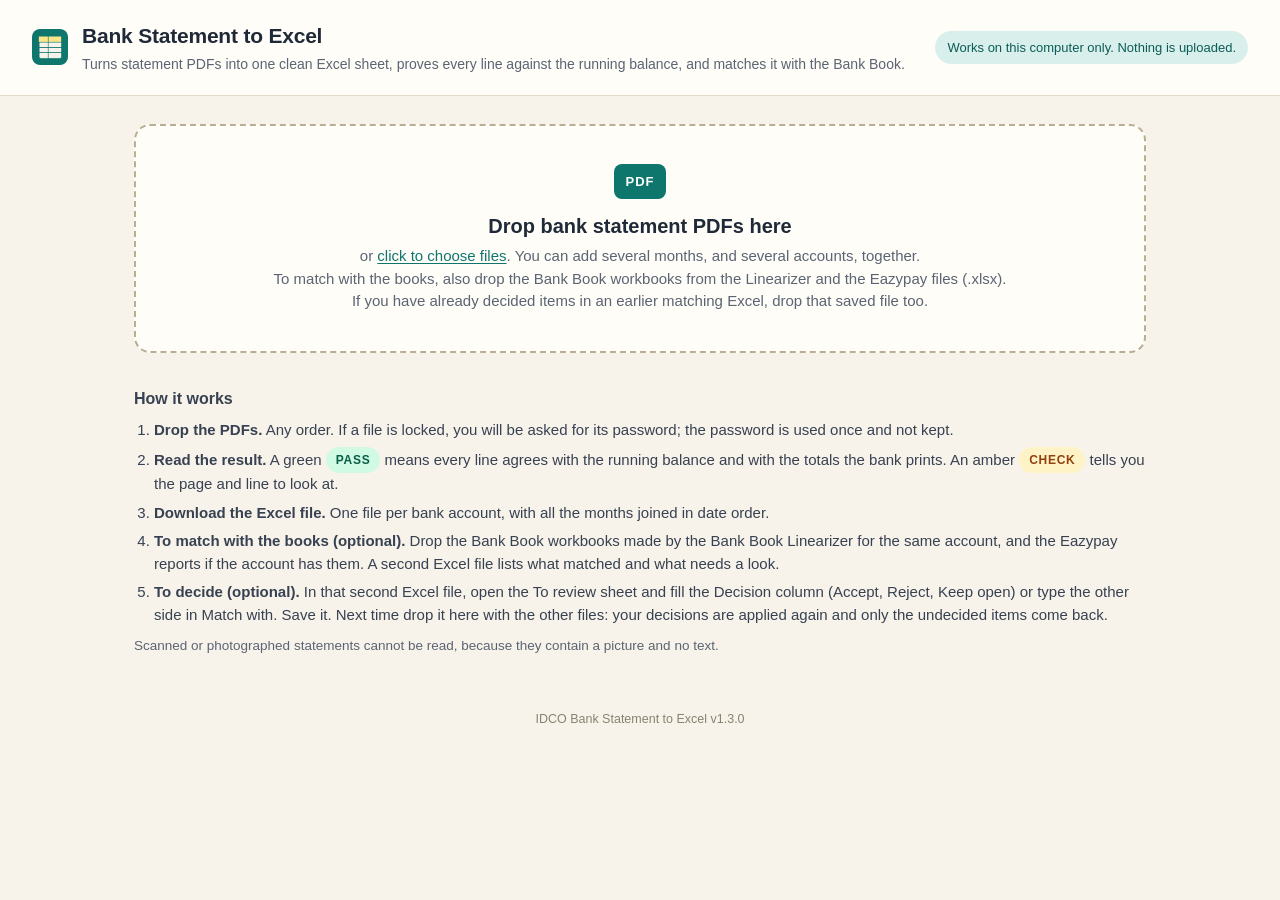
==== app/page.html @ e4e8e26c "Add IDCO Bank Statement to Excel v1.3.0 (statement reader, matching, decisions) Web page served by G" ====
<!DOCTYPE html>
<html lang="en">
<head>
  <meta charset="utf-8">
  <meta name="viewport" content="width=device-width, initial-scale=1">
  <title>Bank Statement to Excel</title>
  <link rel="icon" href="../icons/icon48.png">
  <link rel="stylesheet" href="page.css">
</head>
<body>
  <header class="top">
    <div class="brand">
      <img src="../icons/icon48.png" alt="" width="36" height="36">
      <div>
        <h1>Bank Statement to Excel</h1>
        <p>Turns statement PDFs into one clean Excel sheet, proves every line against the running balance, and matches it with the Bank Book.</p>
      </div>
    </div>
    <div class="private" title="The files are read by this page on your own computer.">Works on this computer only. Nothing is uploaded.</div>
  </header>

  <main>
    <section id="drop" class="drop" tabindex="0" role="button" aria-label="Choose bank statement PDF files">
      <div class="drop-icon" aria-hidden="true">PDF</div>
      <div class="drop-title">Drop bank statement PDFs here</div>
      <div class="drop-sub">or <span class="link">click to choose files</span>. You can add several months, and several accounts, together.<br>To match with the books, also drop the Bank Book workbooks from the Linearizer and the Eazypay files (.xlsx).<br>If you have already decided items in an earlier matching Excel, drop that saved file too.</div>
      <input id="file" type="file" accept="application/pdf,.pdf,.xlsx" multiple hidden>
    </section>

    <section id="progress" class="progress" hidden>
      <div class="bar"><div id="barfill" class="barfill"></div></div>
      <div id="progtext" class="progtext">Reading…</div>
    </section>

    <section id="problems" class="problems" hidden></section>

    <section id="toolbar" class="toolbar" hidden>
      <div id="summaryline" class="summaryline"></div>
      <div class="spacer"></div>
      <button id="dlall" class="btn primary" hidden>Download all Excel files</button>
      <button id="reset" class="btn ghost">Start again</button>
    </section>

    <section id="accounts" class="accounts"></section>

    <section class="how" id="how">
      <h2>How it works</h2>
      <ol>
        <li><b>Drop the PDFs.</b> Any order. If a file is locked, you will be asked for its password; the password is used once and not kept.</li>
        <li><b>Read the result.</b> A green <span class="pill pass">PASS</span> means every line agrees with the running balance and with the totals the bank prints. An amber <span class="pill check">CHECK</span> tells you the page and line to look at.</li>
        <li><b>Download the Excel file.</b> One file per bank account, with all the months joined in date order.</li>
        <li><b>To match with the books (optional).</b> Drop the Bank Book workbooks made by the Bank Book Linearizer for the same account, and the Eazypay reports if the account has them. A second Excel file lists what matched and what needs a look.</li>
        <li><b>To decide (optional).</b> In that second Excel file, open the To review sheet and fill the Decision column (Accept, Reject, Keep open) or type the other side in Match with. Save it. Next time drop it here with the other files: your decisions are applied again and only the undecided items come back.</li>
      </ol>
      <p class="fine">Scanned or photographed statements cannot be read, because they contain a picture and no text.</p>
    </section>
  </main>

  <div id="pwmodal" class="modal" hidden>
    <div class="modal-card" role="dialog" aria-modal="true" aria-labelledby="pwtitle">
      <h3 id="pwtitle">This statement is locked</h3>
      <p id="pwfile" class="pwfile"></p>
      <p id="pwmsg" class="pwmsg">Type the password given by the bank to open it.</p>
      <input id="pwinput" type="password" autocomplete="off" placeholder="Password">
      <label class="showpw"><input id="pwshow" type="checkbox"> Show password</label>
      <div class="modal-actions">
        <button id="pwskip" class="btn ghost">Skip this file</button>
        <button id="pwok" class="btn primary">Open</button>
      </div>
    </div>
  </div>

  <footer class="foot"><span id="ver"></span></footer>

  <script src="../lib/pdf.min.js"></script>
  <script src="../lib/pdf.worker.min.js"></script>
  <script src="../lib/exceljs.min.js"></script>
  <script src="../core/pdftext.js"></script>
  <script src="../core/reader.js"></script>
  <script src="../core/classify.js"></script>
  <script src="../core/merge.js"></script>
  <script src="../core/workbook.js"></script>
  <script src="../core/inputs.js"></script>
  <script src="../core/reconcile.js"></script>
  <script src="../core/scenarios.js"></script>
  <script src="../core/decisions.js"></script>
  <script src="../core/reconbook.js"></script>
  <script src="page.js"></script>
</body>
</html>
---- app/page.css ----
:root {
  --paper: #f7f3ea; --card: #fffdf8; --ink: #1f2937; --muted: #5b6472; --line: #e4dccb;
  --teal: #0f766e; --teal-dark: #0b5c56; --teal-soft: #d9efec;
  --pass-bg: #d1fae5; --pass-ink: #065f46; --check-bg: #fef3c7; --check-ink: #92400e; --bad-bg: #fee2e2; --bad-ink: #991b1b;
}
* { box-sizing: border-box; }
html, body { margin: 0; }
body { background: var(--paper); color: var(--ink); font: 15px/1.5 -apple-system, "Segoe UI", Roboto, "Helvetica Neue", Arial, sans-serif; }
[hidden] { display: none !important; }

.top { display: flex; align-items: center; justify-content: space-between; gap: 24px; padding: 20px 32px; border-bottom: 1px solid var(--line); background: var(--card); flex-wrap: wrap; }
.brand { display: flex; align-items: center; gap: 14px; }
.brand img { border-radius: 8px; }
.brand h1 { margin: 0; font-size: 21px; letter-spacing: -0.01em; }
.brand p { margin: 2px 0 0; color: var(--muted); font-size: 14px; }
.private { font-size: 13px; color: var(--teal-dark); background: var(--teal-soft); padding: 7px 12px; border-radius: 999px; white-space: nowrap; }

main { max-width: 1060px; margin: 0 auto; padding: 28px 24px 40px; }

.drop { border: 2px dashed #b9ad93; border-radius: 16px; background: var(--card); padding: 38px 24px; text-align: center; cursor: pointer; transition: border-color .15s, background .15s, transform .15s; outline: none; }
.drop:hover, .drop:focus-visible { border-color: var(--teal); }
.drop.over { border-color: var(--teal); background: var(--teal-soft); transform: scale(1.005); }
.drop-icon { display: inline-block; font-weight: 700; font-size: 13px; letter-spacing: .08em; color: #fff; background: var(--teal); border-radius: 8px; padding: 8px 11px; margin-bottom: 12px; }
.drop-title { font-size: 20px; font-weight: 650; }
.drop-sub { color: var(--muted); margin-top: 4px; }
.link { color: var(--teal); text-decoration: underline; text-underline-offset: 2px; }
.drop.small { padding: 18px 24px; }
.drop.small .drop-icon { display: none; }
.drop.small .drop-title { font-size: 16px; }

.progress { margin-top: 18px; }
.bar { height: 8px; background: #e9e1cf; border-radius: 999px; overflow: hidden; }
.barfill { height: 100%; width: 0; background: var(--teal); transition: width .15s; }
.progtext { margin-top: 6px; color: var(--muted); font-size: 14px; }

.problems { margin-top: 18px; display: grid; gap: 8px; }
.problem { background: var(--bad-bg); color: var(--bad-ink); border-radius: 10px; padding: 10px 14px; font-size: 14px; }
.problem b { font-weight: 650; }

.toolbar { display: flex; align-items: center; gap: 10px; margin: 26px 0 12px; flex-wrap: wrap; }
.summaryline { font-weight: 600; }
.spacer { flex: 1; }

.btn { font: inherit; font-weight: 600; border-radius: 10px; padding: 9px 16px; border: 1px solid transparent; cursor: pointer; }
.btn.primary { background: var(--teal); color: #fff; }
.btn.primary:hover { background: var(--teal-dark); }
.btn.ghost { background: transparent; color: var(--ink); border-color: #cfc5ae; }
.btn.ghost:hover { background: #efe8d8; }
.btn:focus-visible { outline: 3px solid #99d5cf; outline-offset: 2px; }

.accounts { display: grid; gap: 18px; }
.acc { background: var(--card); border: 1px solid var(--line); border-radius: 16px; padding: 20px 22px; }
.acc-head { display: flex; align-items: flex-start; gap: 14px; flex-wrap: wrap; }
.acc-title { flex: 1; min-width: 240px; }
.acc-title h2 { margin: 0; font-size: 18px; }
.acc-title .sub { color: var(--muted); font-size: 14px; margin-top: 2px; }
.pill { display: inline-block; font-weight: 700; font-size: 12px; letter-spacing: .06em; padding: 4px 10px; border-radius: 999px; vertical-align: 1px; }
.pill.pass { background: var(--pass-bg); color: var(--pass-ink); }
.pill.check { background: var(--check-bg); color: var(--check-ink); }
.verdict { margin: 12px 0 4px; font-size: 14.5px; }
.figs { display: grid; grid-template-columns: repeat(auto-fit, minmax(180px, 1fr)); gap: 10px; margin: 14px 0 6px; }
.fig { background: var(--paper); border-radius: 12px; padding: 10px 12px; }
.fig .k { color: var(--muted); font-size: 12.5px; }
.fig .v { font-size: 16.5px; font-weight: 650; font-variant-numeric: tabular-nums; margin-top: 1px; }
.fig .n { color: var(--muted); font-size: 12.5px; }

details { margin-top: 12px; border-top: 1px solid var(--line); padding-top: 10px; }
summary { cursor: pointer; font-weight: 600; color: var(--teal-dark); }
table.checks { width: 100%; border-collapse: collapse; margin-top: 8px; font-size: 14px; }
table.checks td { padding: 6px 8px; border-bottom: 1px solid #efe8d8; vertical-align: top; }
table.checks td.r { width: 72px; text-align: center; }
table.checks td.d { color: var(--muted); }
.look { margin-top: 10px; background: var(--check-bg); color: var(--check-ink); border-radius: 10px; padding: 10px 14px; font-size: 14px; }
.look ul { margin: 6px 0 0 18px; padding: 0; }

.how { margin-top: 34px; color: #374151; }
.how h2 { font-size: 16px; margin: 0 0 8px; }
.how ol { margin: 0; padding-left: 20px; display: grid; gap: 6px; }
.fine { color: var(--muted); font-size: 13.5px; margin-top: 10px; }

.modal { position: fixed; inset: 0; background: rgba(31, 41, 55, .45); display: flex; align-items: center; justify-content: center; padding: 20px; z-index: 10; }
.modal-card { background: var(--card); border-radius: 16px; padding: 22px 24px; width: 100%; max-width: 420px; box-shadow: 0 20px 60px rgba(0, 0, 0, .25); }
.modal-card h3 { margin: 0 0 4px; font-size: 18px; }
.pwfile { margin: 0; font-weight: 600; word-break: break-all; }
.pwmsg { margin: 8px 0 10px; color: var(--muted); }
.pwmsg.wrong { color: var(--bad-ink); }
#pwinput { width: 100%; font: inherit; padding: 10px 12px; border: 1px solid #cfc5ae; border-radius: 10px; background: #fff; }
#pwinput:focus { outline: 3px solid #99d5cf; border-color: var(--teal); }
.showpw { display: block; margin-top: 8px; font-size: 13.5px; color: var(--muted); }
.modal-actions { display: flex; justify-content: flex-end; gap: 10px; margin-top: 16px; }

.foot { text-align: center; color: #8a8271; font-size: 12.5px; padding: 0 0 26px; }
@media (max-width: 640px) { .top { padding: 16px; } main { padding: 18px 14px 30px; } }

.recon { margin-top: 14px; border: 1px solid var(--line); border-radius: 12px; padding: 14px 16px; background: #fbf8f0; }
.recon.empty { color: var(--muted); font-size: 14px; border-style: dashed; }
.recon.empty b { color: var(--ink); }
.recon-head { display: flex; align-items: flex-start; justify-content: space-between; gap: 12px; flex-wrap: wrap; }
.recon-head .sub { color: var(--muted); font-size: 13.5px; }
.recon .figs { grid-template-columns: repeat(auto-fit, minmax(170px, 1fr)); }
.recon .fig { background: #fff; border: 1px solid #efe8d8; }
.recon .fig.good .v { color: var(--pass-ink); } .recon .fig.warn .v { color: var(--check-ink); } .recon .fig.bad .v { color: var(--bad-ink); }
.acc.waiting { border-style: dashed; color: var(--muted); } .acc.waiting b { color: var(--ink); } .acc.waiting p { margin: 4px 0 0; }
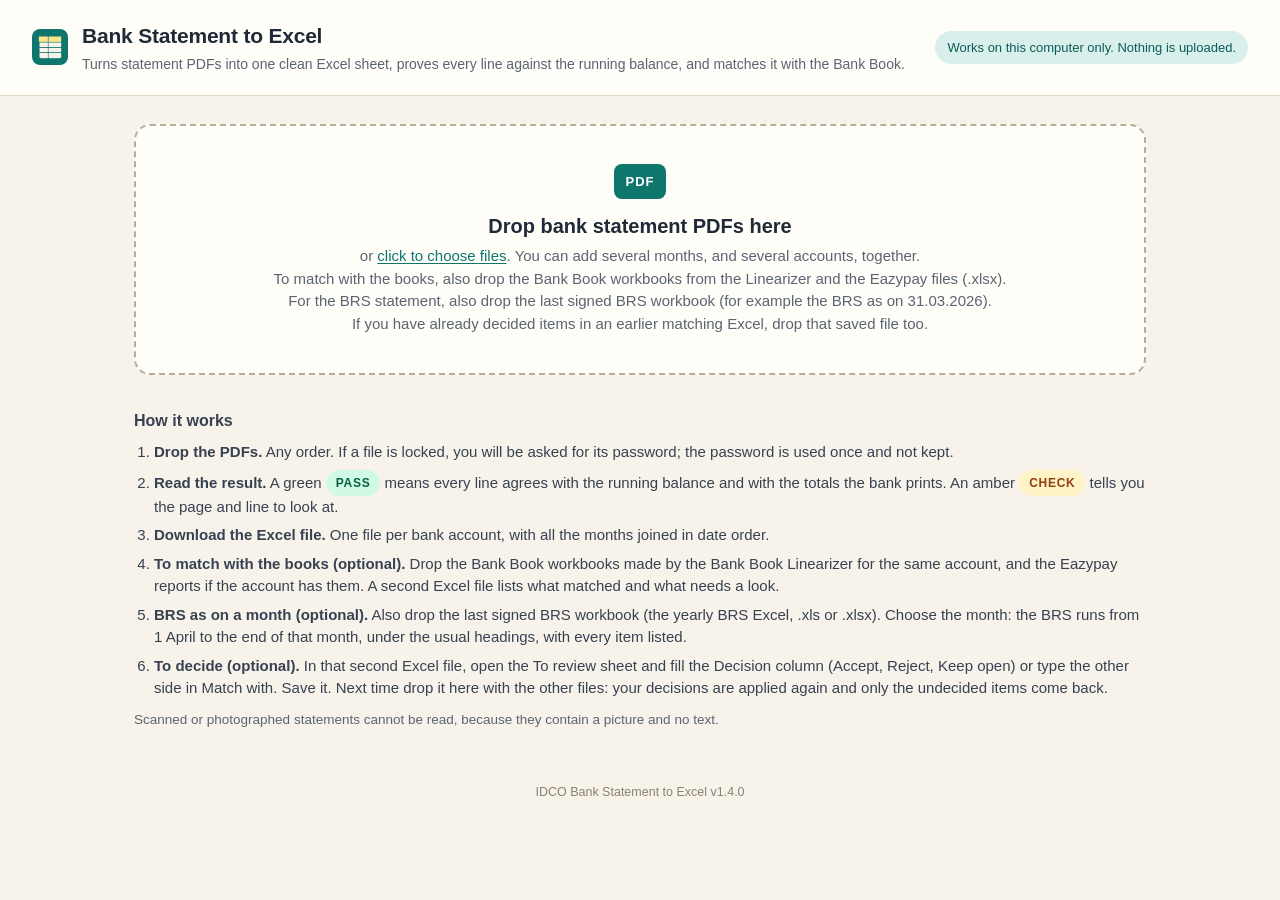
==== commit f189835e: "v1.4.0: BRS as on a month-end, last signed BRS as opening position - opening.js reads IDCO's yearly " ====
--- a/app/page.html
+++ b/app/page.html
@@ -23,8 +23,8 @@
     <section id="drop" class="drop" tabindex="0" role="button" aria-label="Choose bank statement PDF files">
       <div class="drop-icon" aria-hidden="true">PDF</div>
       <div class="drop-title">Drop bank statement PDFs here</div>
-      <div class="drop-sub">or <span class="link">click to choose files</span>. You can add several months, and several accounts, together.<br>To match with the books, also drop the Bank Book workbooks from the Linearizer and the Eazypay files (.xlsx).<br>If you have already decided items in an earlier matching Excel, drop that saved file too.</div>
-      <input id="file" type="file" accept="application/pdf,.pdf,.xlsx" multiple hidden>
+      <div class="drop-sub">or <span class="link">click to choose files</span>. You can add several months, and several accounts, together.<br>To match with the books, also drop the Bank Book workbooks from the Linearizer and the Eazypay files (.xlsx).<br>For the BRS statement, also drop the last signed BRS workbook (for example the BRS as on 31.03.2026).<br>If you have already decided items in an earlier matching Excel, drop that saved file too.</div>
+      <input id="file" type="file" accept="application/pdf,.pdf,.xlsx,.xls" multiple hidden>
     </section>
 
     <section id="progress" class="progress" hidden>
@@ -50,6 +50,7 @@
         <li><b>Read the result.</b> A green <span class="pill pass">PASS</span> means every line agrees with the running balance and with the totals the bank prints. An amber <span class="pill check">CHECK</span> tells you the page and line to look at.</li>
         <li><b>Download the Excel file.</b> One file per bank account, with all the months joined in date order.</li>
         <li><b>To match with the books (optional).</b> Drop the Bank Book workbooks made by the Bank Book Linearizer for the same account, and the Eazypay reports if the account has them. A second Excel file lists what matched and what needs a look.</li>
+        <li><b>BRS as on a month (optional).</b> Also drop the last signed BRS workbook (the yearly BRS Excel, .xls or .xlsx). Choose the month: the BRS runs from 1 April to the end of that month, under the usual headings, with every item listed.</li>
         <li><b>To decide (optional).</b> In that second Excel file, open the To review sheet and fill the Decision column (Accept, Reject, Keep open) or type the other side in Match with. Save it. Next time drop it here with the other files: your decisions are applied again and only the undecided items come back.</li>
       </ol>
       <p class="fine">Scanned or photographed statements cannot be read, because they contain a picture and no text.</p>
@@ -75,6 +76,7 @@
   <script src="../lib/pdf.min.js"></script>
   <script src="../lib/pdf.worker.min.js"></script>
   <script src="../lib/exceljs.min.js"></script>
+  <script src="../lib/xlsx.full.min.js"></script>
   <script src="../core/pdftext.js"></script>
   <script src="../core/reader.js"></script>
   <script src="../core/classify.js"></script>
@@ -84,6 +86,8 @@
   <script src="../core/reconcile.js"></script>
   <script src="../core/scenarios.js"></script>
   <script src="../core/decisions.js"></script>
+  <script src="../core/opening.js"></script>
+  <script src="../core/brs.js"></script>
   <script src="../core/reconbook.js"></script>
   <script src="page.js"></script>
 </body>
--- a/app/page.css
+++ b/app/page.css
@@ -101,3 +101,15 @@
 .recon .fig { background: #fff; border: 1px solid #efe8d8; }
 .recon .fig.good .v { color: var(--pass-ink); } .recon .fig.warn .v { color: var(--check-ink); } .recon .fig.bad .v { color: var(--bad-ink); }
 .acc.waiting { border-style: dashed; color: var(--muted); } .acc.waiting b { color: var(--ink); } .acc.waiting p { margin: 4px 0 0; }
+
+.brs { margin: 12px 0 4px; background: #fff; border: 1px solid #efe8d8; border-radius: 12px; padding: 12px 14px; }
+.brs-head { display: flex; align-items: center; gap: 8px; flex-wrap: wrap; }
+.brs select.month { font: inherit; padding: 4px 8px; border-radius: 8px; border: 1px solid var(--line); background: #fff; }
+.brs .sub { color: var(--muted); font-size: 13px; }
+.brs-table { width: 100%; border-collapse: collapse; margin-top: 10px; font-size: 14px; }
+.brs-table td { padding: 5px 6px; border-bottom: 1px solid #f1ece0; vertical-align: top; }
+.brs-table td.n { width: 50px; text-align: right; color: var(--muted); }
+.brs-table td.amt { width: 190px; text-align: right; font-variant-numeric: tabular-nums; }
+.brs-table tr.tot td { font-weight: 650; }
+.brs-table tr.good td.amt { color: #0f766e; }
+.brs-table tr.bad td.amt { color: #b91c1c; }
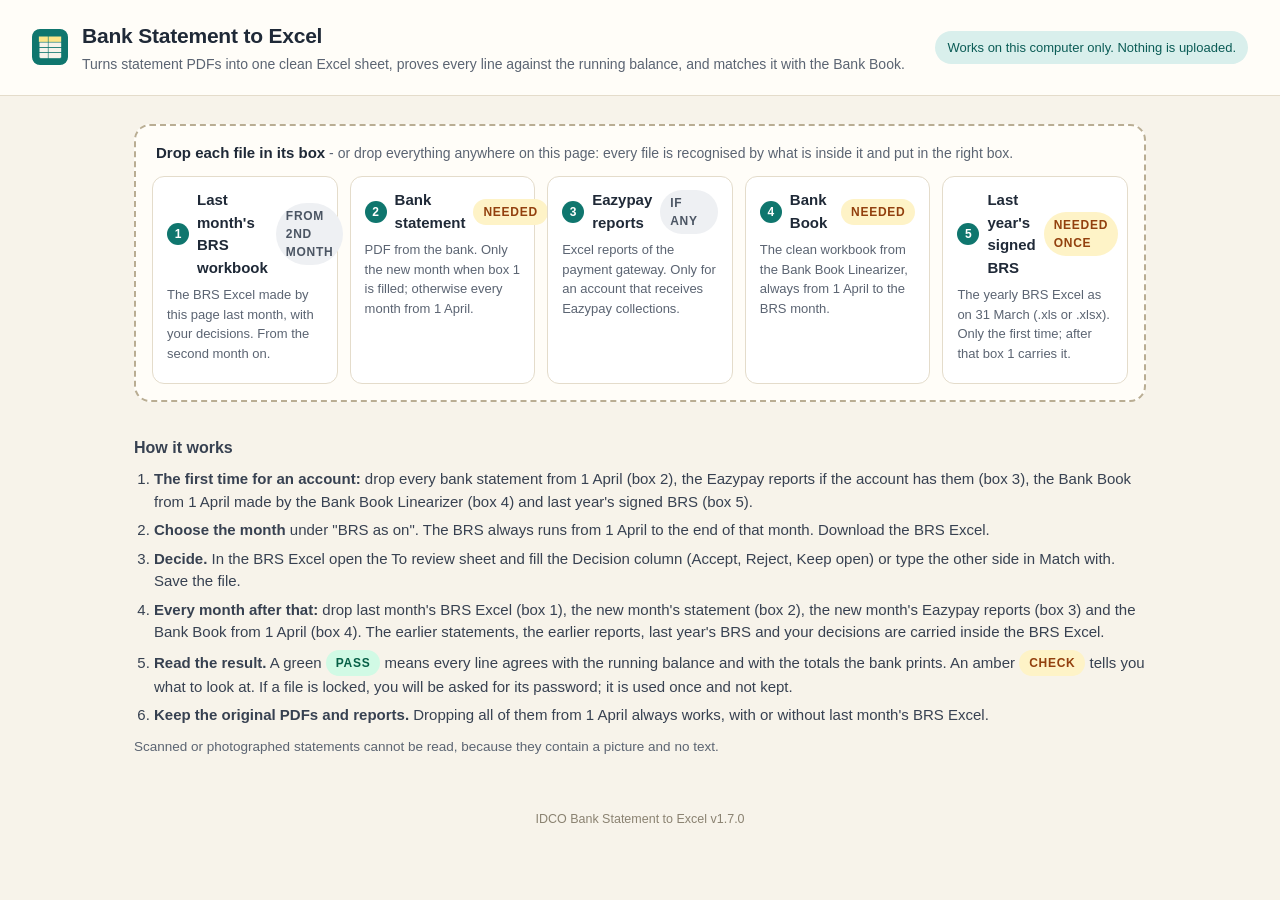
==== commit 2472ce68: "v1.7.0: carry forward and separate upload boxes The BRS workbook now carries the bank lines, the Eaz" ====
--- a/app/page.html
+++ b/app/page.html
@@ -20,12 +20,19 @@
   </header>
 
   <main>
-    <section id="drop" class="drop" tabindex="0" role="button" aria-label="Choose bank statement PDF files">
-      <div class="drop-icon" aria-hidden="true">PDF</div>
-      <div class="drop-title">Drop bank statement PDFs here</div>
-      <div class="drop-sub">or <span class="link">click to choose files</span>. You can add several months, and several accounts, together.<br>To match with the books, also drop the Bank Book workbooks from the Linearizer and the Eazypay files (.xlsx).<br>For the BRS statement, also drop the last signed BRS workbook (for example the BRS as on 31.03.2026).<br>If you have already decided items in an earlier matching Excel, drop that saved file too.</div>
+    <section id="drop" class="boxes" aria-label="Files for the BRS">
+      <div class="boxes-head"><b>Drop each file in its box</b><span> - or drop everything anywhere on this page: every file is recognised by what is inside it and put in the right box.</span></div>
+      <div class="boxgrid">
+        <div class="box" data-kind="last" tabindex="0" role="button"><div class="box-top"><span class="box-no">1</span><span class="box-title">Last month's BRS workbook</span><span class="pill" data-pill></span></div><div class="box-sub">The BRS Excel made by this page last month, with your decisions. From the second month on.</div><ul class="box-files"></ul></div>
+        <div class="box" data-kind="stmt" tabindex="0" role="button"><div class="box-top"><span class="box-no">2</span><span class="box-title">Bank statement</span><span class="pill" data-pill></span></div><div class="box-sub">PDF from the bank. Only the new month when box 1 is filled; otherwise every month from 1 April.</div><ul class="box-files"></ul></div>
+        <div class="box" data-kind="ezy" tabindex="0" role="button"><div class="box-top"><span class="box-no">3</span><span class="box-title">Eazypay reports</span><span class="pill" data-pill></span></div><div class="box-sub">Excel reports of the payment gateway. Only for an account that receives Eazypay collections.</div><ul class="box-files"></ul></div>
+        <div class="box" data-kind="book" tabindex="0" role="button"><div class="box-top"><span class="box-no">4</span><span class="box-title">Bank Book</span><span class="pill" data-pill></span></div><div class="box-sub">The clean workbook from the Bank Book Linearizer, always from 1 April to the BRS month.</div><ul class="box-files"></ul></div>
+        <div class="box" data-kind="brs" tabindex="0" role="button"><div class="box-top"><span class="box-no">5</span><span class="box-title">Last year's signed BRS</span><span class="pill" data-pill></span></div><div class="box-sub">The yearly BRS Excel as on 31 March (.xls or .xlsx). Only the first time; after that box 1 carries it.</div><ul class="box-files"></ul></div>
+      </div>
       <input id="file" type="file" accept="application/pdf,.pdf,.xlsx,.xls" multiple hidden>
     </section>
+
+    <section id="notices" class="notices" hidden></section>
 
     <section id="progress" class="progress" hidden>
       <div class="bar"><div id="barfill" class="barfill"></div></div>
@@ -46,12 +53,12 @@
     <section class="how" id="how">
       <h2>How it works</h2>
       <ol>
-        <li><b>Drop the PDFs.</b> Any order. If a file is locked, you will be asked for its password; the password is used once and not kept.</li>
-        <li><b>Read the result.</b> A green <span class="pill pass">PASS</span> means every line agrees with the running balance and with the totals the bank prints. An amber <span class="pill check">CHECK</span> tells you the page and line to look at.</li>
-        <li><b>Download the Excel file.</b> One file per bank account, with all the months joined in date order.</li>
-        <li><b>To match with the books (optional).</b> Drop the Bank Book workbooks made by the Bank Book Linearizer for the same account, and the Eazypay reports if the account has them. A second Excel file lists what matched and what needs a look.</li>
-        <li><b>BRS as on a month (optional).</b> Also drop the last signed BRS workbook (the yearly BRS Excel, .xls or .xlsx). Choose the month: the BRS runs from 1 April to the end of that month, under the usual headings, with every item listed.</li>
-        <li><b>To decide (optional).</b> In that second Excel file, open the To review sheet and fill the Decision column (Accept, Reject, Keep open) or type the other side in Match with. Save it. Next time drop it here with the other files: your decisions are applied again and only the undecided items come back.</li>
+        <li><b>The first time for an account:</b> drop every bank statement from 1 April (box 2), the Eazypay reports if the account has them (box 3), the Bank Book from 1 April made by the Bank Book Linearizer (box 4) and last year's signed BRS (box 5).</li>
+        <li><b>Choose the month</b> under "BRS as on". The BRS always runs from 1 April to the end of that month. Download the BRS Excel.</li>
+        <li><b>Decide.</b> In the BRS Excel open the To review sheet and fill the Decision column (Accept, Reject, Keep open) or type the other side in Match with. Save the file.</li>
+        <li><b>Every month after that:</b> drop last month's BRS Excel (box 1), the new month's statement (box 2), the new month's Eazypay reports (box 3) and the Bank Book from 1 April (box 4). The earlier statements, the earlier reports, last year's BRS and your decisions are carried inside the BRS Excel.</li>
+        <li><b>Read the result.</b> A green <span class="pill pass">PASS</span> means every line agrees with the running balance and with the totals the bank prints. An amber <span class="pill check">CHECK</span> tells you what to look at. If a file is locked, you will be asked for its password; it is used once and not kept.</li>
+        <li><b>Keep the original PDFs and reports.</b> Dropping all of them from 1 April always works, with or without last month's BRS Excel.</li>
       </ol>
       <p class="fine">Scanned or photographed statements cannot be read, because they contain a picture and no text.</p>
     </section>
@@ -88,6 +95,7 @@
   <script src="../core/decisions.js"></script>
   <script src="../core/opening.js"></script>
   <script src="../core/brs.js"></script>
+  <script src="../core/carry.js"></script>
   <script src="../core/reconbook.js"></script>
   <script src="page.js"></script>
 </body>
--- a/app/page.css
+++ b/app/page.css
@@ -17,12 +17,28 @@
 
 main { max-width: 1060px; margin: 0 auto; padding: 28px 24px 40px; }
 
-.drop { border: 2px dashed #b9ad93; border-radius: 16px; background: var(--card); padding: 38px 24px; text-align: center; cursor: pointer; transition: border-color .15s, background .15s, transform .15s; outline: none; }
-.drop:hover, .drop:focus-visible { border-color: var(--teal); }
-.drop.over { border-color: var(--teal); background: var(--teal-soft); transform: scale(1.005); }
-.drop-icon { display: inline-block; font-weight: 700; font-size: 13px; letter-spacing: .08em; color: #fff; background: var(--teal); border-radius: 8px; padding: 8px 11px; margin-bottom: 12px; }
-.drop-title { font-size: 20px; font-weight: 650; }
-.drop-sub { color: var(--muted); margin-top: 4px; }
+.boxes { border: 2px dashed #b9ad93; border-radius: 16px; background: var(--card); padding: 16px; transition: border-color .15s, background .15s; }
+.boxes.over { border-color: var(--teal); background: var(--teal-soft); }
+.boxes-head { font-size: 14px; color: var(--muted); margin: 0 4px 12px; }
+.boxes-head b { color: var(--ink); font-size: 15px; }
+.boxgrid { display: grid; grid-template-columns: repeat(auto-fit, minmax(185px, 1fr)); gap: 12px; }
+.box { border: 1.5px solid var(--line); border-radius: 12px; background: #fff; padding: 12px 14px; cursor: pointer; outline: none; transition: border-color .15s, box-shadow .15s; min-height: 118px; }
+.box:hover, .box:focus-visible { border-color: var(--teal); }
+.box.over { border-color: var(--teal); box-shadow: 0 0 0 3px var(--teal-soft); }
+.box.has { border-color: #9ec9c4; }
+.box-top { display: flex; align-items: center; gap: 8px; }
+.box-no { flex: none; width: 22px; height: 22px; border-radius: 50%; background: var(--teal); color: #fff; font-size: 12px; font-weight: 700; display: inline-flex; align-items: center; justify-content: center; }
+.box-title { font-weight: 650; flex: 1; }
+.box-sub { color: var(--muted); font-size: 13px; margin-top: 6px; }
+.box-files { list-style: none; margin: 8px 0 0; padding: 0; font-size: 13px; display: grid; gap: 4px; }
+.box-files li { border-top: 1px dashed var(--line); padding-top: 4px; overflow-wrap: anywhere; }
+.box-files li b { font-weight: 600; }
+.box-files li span { color: var(--muted); display: block; }
+.box-files li.warn span { color: var(--check-ink); }
+.pill.need { background: var(--check-bg); color: var(--check-ink); }
+.pill.opt { background: #eef0f3; color: #4b5563; }
+.notices { margin-top: 14px; background: var(--teal-soft); color: var(--teal-dark); border-radius: 10px; padding: 10px 14px; font-size: 14px; }
+.notices div + div { margin-top: 4px; }
 .link { color: var(--teal); text-decoration: underline; text-underline-offset: 2px; }
 .drop.small { padding: 18px 24px; }
 .drop.small .drop-icon { display: none; }
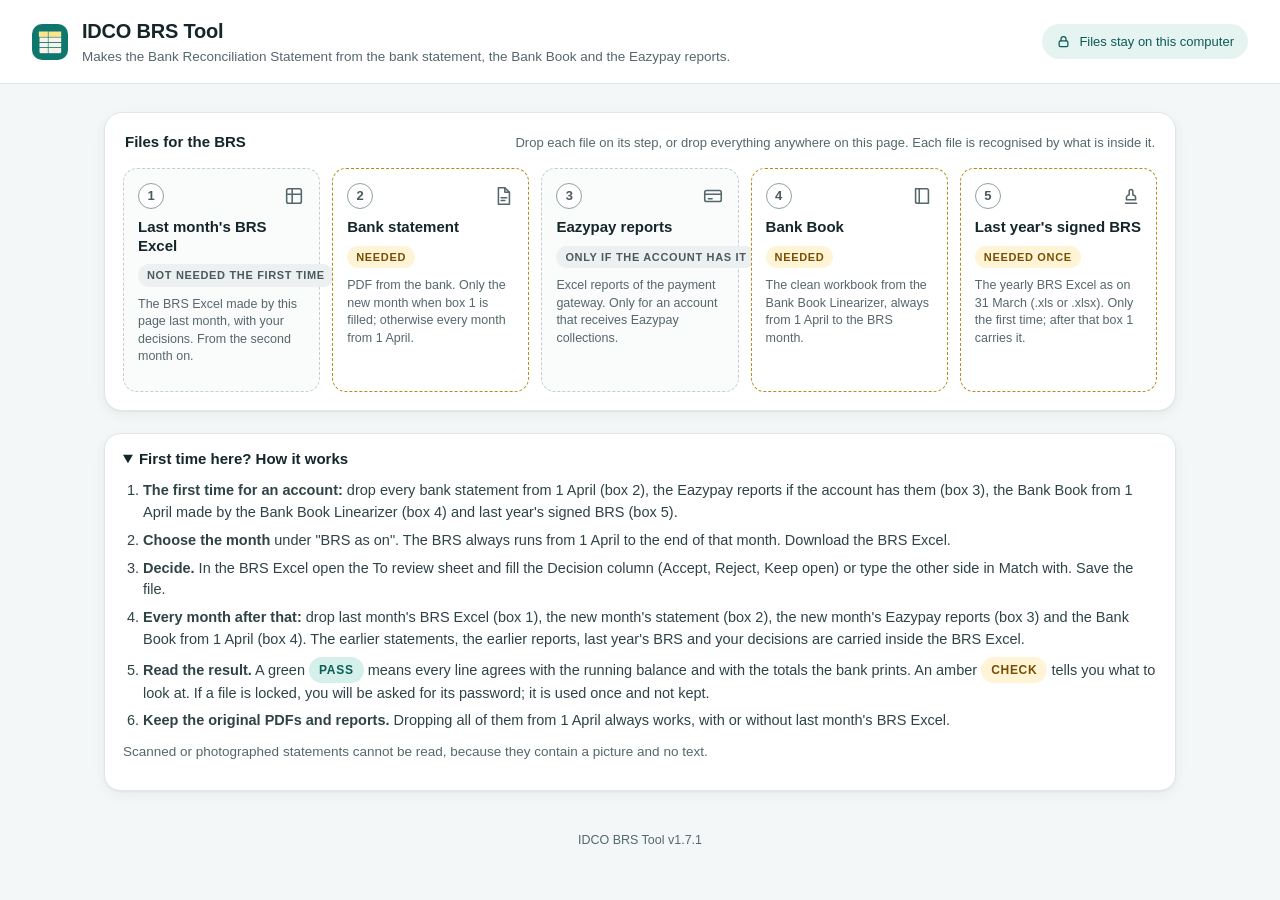
==== commit f6b71248: "v1.7.1: renamed IDCO BRS Tool; new look for the page Only the page changes: name, layout, colours, l" ====
--- a/app/page.html
+++ b/app/page.html
@@ -3,7 +3,7 @@
 <head>
   <meta charset="utf-8">
   <meta name="viewport" content="width=device-width, initial-scale=1">
-  <title>Bank Statement to Excel</title>
+  <title>IDCO BRS Tool</title>
   <link rel="icon" href="../icons/icon48.png">
   <link rel="stylesheet" href="page.css">
 </head>
@@ -12,22 +12,22 @@
     <div class="brand">
       <img src="../icons/icon48.png" alt="" width="36" height="36">
       <div>
-        <h1>Bank Statement to Excel</h1>
-        <p>Turns statement PDFs into one clean Excel sheet, proves every line against the running balance, and matches it with the Bank Book.</p>
+        <h1>IDCO BRS Tool</h1>
+        <p>Makes the Bank Reconciliation Statement from the bank statement, the Bank Book and the Eazypay reports.</p>
       </div>
     </div>
-    <div class="private" title="The files are read by this page on your own computer.">Works on this computer only. Nothing is uploaded.</div>
+    <div class="private" title="The files are read by this page on your own computer. Nothing is uploaded."><svg aria-hidden="true" width="15" height="15" viewBox="0 0 24 24" fill="none" stroke="currentColor" stroke-width="2" stroke-linecap="round" stroke-linejoin="round"><rect x="5" y="11" width="14" height="9" rx="2"></rect><path d="M8 11V8a4 4 0 0 1 8 0v3"></path></svg><span>Files stay on this computer</span></div>
   </header>
 
   <main>
     <section id="drop" class="boxes" aria-label="Files for the BRS">
-      <div class="boxes-head"><b>Drop each file in its box</b><span> - or drop everything anywhere on this page: every file is recognised by what is inside it and put in the right box.</span></div>
+      <div class="boxes-head"><b>Files for the BRS</b><span>Drop each file on its step, or drop everything anywhere on this page. Each file is recognised by what is inside it.</span></div>
       <div class="boxgrid">
-        <div class="box" data-kind="last" tabindex="0" role="button"><div class="box-top"><span class="box-no">1</span><span class="box-title">Last month's BRS workbook</span><span class="pill" data-pill></span></div><div class="box-sub">The BRS Excel made by this page last month, with your decisions. From the second month on.</div><ul class="box-files"></ul></div>
-        <div class="box" data-kind="stmt" tabindex="0" role="button"><div class="box-top"><span class="box-no">2</span><span class="box-title">Bank statement</span><span class="pill" data-pill></span></div><div class="box-sub">PDF from the bank. Only the new month when box 1 is filled; otherwise every month from 1 April.</div><ul class="box-files"></ul></div>
-        <div class="box" data-kind="ezy" tabindex="0" role="button"><div class="box-top"><span class="box-no">3</span><span class="box-title">Eazypay reports</span><span class="pill" data-pill></span></div><div class="box-sub">Excel reports of the payment gateway. Only for an account that receives Eazypay collections.</div><ul class="box-files"></ul></div>
-        <div class="box" data-kind="book" tabindex="0" role="button"><div class="box-top"><span class="box-no">4</span><span class="box-title">Bank Book</span><span class="pill" data-pill></span></div><div class="box-sub">The clean workbook from the Bank Book Linearizer, always from 1 April to the BRS month.</div><ul class="box-files"></ul></div>
-        <div class="box" data-kind="brs" tabindex="0" role="button"><div class="box-top"><span class="box-no">5</span><span class="box-title">Last year's signed BRS</span><span class="pill" data-pill></span></div><div class="box-sub">The yearly BRS Excel as on 31 March (.xls or .xlsx). Only the first time; after that box 1 carries it.</div><ul class="box-files"></ul></div>
+        <div class="box" data-kind="last" tabindex="0" role="button"><div class="box-top"><span class="box-no">1</span><svg class="box-icon" aria-hidden="true" width="22" height="22" viewBox="0 0 24 24" fill="none" stroke="currentColor" stroke-width="1.7" stroke-linecap="round" stroke-linejoin="round"><rect x="4" y="4" width="16" height="16" rx="2"></rect><path d="M4 10h16"></path><path d="M10 4v16"></path></svg></div><div class="box-title">Last month's BRS Excel</div><span class="pill" data-pill></span><div class="box-sub">The BRS Excel made by this page last month, with your decisions. From the second month on.</div><ul class="box-files"></ul></div>
+        <div class="box" data-kind="stmt" tabindex="0" role="button"><div class="box-top"><span class="box-no">2</span><svg class="box-icon" aria-hidden="true" width="22" height="22" viewBox="0 0 24 24" fill="none" stroke="currentColor" stroke-width="1.7" stroke-linecap="round" stroke-linejoin="round"><path d="M7 3h7l5 5v13H7z"></path><path d="M14 3v5h5"></path><path d="M10 14h6"></path><path d="M10 17h4"></path></svg></div><div class="box-title">Bank statement</div><span class="pill" data-pill></span><div class="box-sub">PDF from the bank. Only the new month when box 1 is filled; otherwise every month from 1 April.</div><ul class="box-files"></ul></div>
+        <div class="box" data-kind="ezy" tabindex="0" role="button"><div class="box-top"><span class="box-no">3</span><svg class="box-icon" aria-hidden="true" width="22" height="22" viewBox="0 0 24 24" fill="none" stroke="currentColor" stroke-width="1.7" stroke-linecap="round" stroke-linejoin="round"><rect x="3" y="6" width="18" height="12" rx="2"></rect><path d="M3 10h18"></path><path d="M7 15h4"></path></svg></div><div class="box-title">Eazypay reports</div><span class="pill" data-pill></span><div class="box-sub">Excel reports of the payment gateway. Only for an account that receives Eazypay collections.</div><ul class="box-files"></ul></div>
+        <div class="box" data-kind="book" tabindex="0" role="button"><div class="box-top"><span class="box-no">4</span><svg class="box-icon" aria-hidden="true" width="22" height="22" viewBox="0 0 24 24" fill="none" stroke="currentColor" stroke-width="1.7" stroke-linecap="round" stroke-linejoin="round"><path d="M5 4h12a2 2 0 0 1 2 2v14H7a2 2 0 0 1-2-2z"></path><path d="M9 4v16"></path></svg></div><div class="box-title">Bank Book</div><span class="pill" data-pill></span><div class="box-sub">The clean workbook from the Bank Book Linearizer, always from 1 April to the BRS month.</div><ul class="box-files"></ul></div>
+        <div class="box" data-kind="brs" tabindex="0" role="button"><div class="box-top"><span class="box-no">5</span><svg class="box-icon" aria-hidden="true" width="22" height="22" viewBox="0 0 24 24" fill="none" stroke="currentColor" stroke-width="1.7" stroke-linecap="round" stroke-linejoin="round"><path d="M6 20h12"></path><path d="M7 16h10v-2a3 3 0 0 0-3-3V7a2 2 0 0 0-4 0v4a3 3 0 0 0-3 3z"></path></svg></div><div class="box-title">Last year's signed BRS</div><span class="pill" data-pill></span><div class="box-sub">The yearly BRS Excel as on 31 March (.xls or .xlsx). Only the first time; after that box 1 carries it.</div><ul class="box-files"></ul></div>
       </div>
       <input id="file" type="file" accept="application/pdf,.pdf,.xlsx,.xls" multiple hidden>
     </section>
@@ -50,8 +50,8 @@
 
     <section id="accounts" class="accounts"></section>
 
-    <section class="how" id="how">
-      <h2>How it works</h2>
+    <details class="how" id="how" open>
+      <summary>First time here? How it works</summary>
       <ol>
         <li><b>The first time for an account:</b> drop every bank statement from 1 April (box 2), the Eazypay reports if the account has them (box 3), the Bank Book from 1 April made by the Bank Book Linearizer (box 4) and last year's signed BRS (box 5).</li>
         <li><b>Choose the month</b> under "BRS as on". The BRS always runs from 1 April to the end of that month. Download the BRS Excel.</li>
@@ -61,7 +61,7 @@
         <li><b>Keep the original PDFs and reports.</b> Dropping all of them from 1 April always works, with or without last month's BRS Excel.</li>
       </ol>
       <p class="fine">Scanned or photographed statements cannot be read, because they contain a picture and no text.</p>
-    </section>
+    </details>
   </main>
 
   <div id="pwmodal" class="modal" hidden>
--- a/app/page.css
+++ b/app/page.css
@@ -1,79 +1,88 @@
 :root {
-  --paper: #f7f3ea; --card: #fffdf8; --ink: #1f2937; --muted: #5b6472; --line: #e4dccb;
-  --teal: #0f766e; --teal-dark: #0b5c56; --teal-soft: #d9efec;
-  --pass-bg: #d1fae5; --pass-ink: #065f46; --check-bg: #fef3c7; --check-ink: #92400e; --bad-bg: #fee2e2; --bad-ink: #991b1b;
+  --paper: #f4f7f7; --card: #ffffff; --ink: #14262a; --muted: #55676b; --line: #e1e7e7; --soft: #eef2f2;
+  --teal: #0f766e; --teal-dark: #0b5c56; --teal-soft: #e6f4f1; --teal-line: #9ccfc8;
+  --pass-bg: #d5f0ea; --pass-ink: #0b5c56; --check-bg: #fff4d6; --check-ink: #7a4e00; --check-line: #e9cf8a; --bad-bg: #fde7e2; --bad-ink: #8c2b14;
+  --shadow: 0 1px 2px rgba(20, 38, 42, .05), 0 4px 14px rgba(20, 38, 42, .05);
 }
 * { box-sizing: border-box; }
 html, body { margin: 0; }
-body { background: var(--paper); color: var(--ink); font: 15px/1.5 -apple-system, "Segoe UI", Roboto, "Helvetica Neue", Arial, sans-serif; }
+body { background: var(--paper); color: var(--ink); font: 15px/1.5 Inter, -apple-system, "Segoe UI", Roboto, "Helvetica Neue", Arial, sans-serif; }
 [hidden] { display: none !important; }
 
-.top { display: flex; align-items: center; justify-content: space-between; gap: 24px; padding: 20px 32px; border-bottom: 1px solid var(--line); background: var(--card); flex-wrap: wrap; }
+.top { display: flex; align-items: center; justify-content: space-between; gap: 20px; padding: 16px 32px; border-bottom: 1px solid var(--line); background: var(--card); flex-wrap: wrap; }
 .brand { display: flex; align-items: center; gap: 14px; }
-.brand img { border-radius: 8px; }
-.brand h1 { margin: 0; font-size: 21px; letter-spacing: -0.01em; }
-.brand p { margin: 2px 0 0; color: var(--muted); font-size: 14px; }
-.private { font-size: 13px; color: var(--teal-dark); background: var(--teal-soft); padding: 7px 12px; border-radius: 999px; white-space: nowrap; }
+.brand img { border-radius: 10px; }
+.brand h1 { margin: 0; font-size: 20px; font-weight: 700; letter-spacing: -0.01em; }
+.brand p { margin: 1px 0 0; color: var(--muted); font-size: 13.5px; }
+.private { display: flex; align-items: center; gap: 8px; font-size: 13px; font-weight: 500; color: var(--teal-dark); background: var(--teal-soft); padding: 8px 14px; border-radius: 999px; white-space: nowrap; }
 
-main { max-width: 1060px; margin: 0 auto; padding: 28px 24px 40px; }
+main { max-width: 1120px; margin: 0 auto; padding: 28px 24px 40px; }
 
-.boxes { border: 2px dashed #b9ad93; border-radius: 16px; background: var(--card); padding: 16px; transition: border-color .15s, background .15s; }
+/* the five steps */
+.boxes { border: 1px solid var(--line); border-radius: 18px; background: var(--card); padding: 18px; box-shadow: var(--shadow); transition: border-color .15s, background .15s; }
 .boxes.over { border-color: var(--teal); background: var(--teal-soft); }
-.boxes-head { font-size: 14px; color: var(--muted); margin: 0 4px 12px; }
-.boxes-head b { color: var(--ink); font-size: 15px; }
+.boxes-head { display: flex; align-items: baseline; justify-content: space-between; gap: 6px 16px; flex-wrap: wrap; font-size: 13px; color: var(--muted); margin: 0 2px 14px; }
+.boxes-head b { color: var(--ink); font-size: 15px; font-weight: 600; }
 .boxgrid { display: grid; grid-template-columns: repeat(auto-fit, minmax(185px, 1fr)); gap: 12px; }
-.box { border: 1.5px solid var(--line); border-radius: 12px; background: #fff; padding: 12px 14px; cursor: pointer; outline: none; transition: border-color .15s, box-shadow .15s; min-height: 118px; }
-.box:hover, .box:focus-visible { border-color: var(--teal); }
-.box.over { border-color: var(--teal); box-shadow: 0 0 0 3px var(--teal-soft); }
-.box.has { border-color: #9ec9c4; }
-.box-top { display: flex; align-items: center; gap: 8px; }
-.box-no { flex: none; width: 22px; height: 22px; border-radius: 50%; background: var(--teal); color: #fff; font-size: 12px; font-weight: 700; display: inline-flex; align-items: center; justify-content: center; }
-.box-title { font-weight: 650; flex: 1; }
-.box-sub { color: var(--muted); font-size: 13px; margin-top: 6px; }
-.box-files { list-style: none; margin: 8px 0 0; padding: 0; font-size: 13px; display: grid; gap: 4px; }
-.box-files li { border-top: 1px dashed var(--line); padding-top: 4px; overflow-wrap: anywhere; }
+.box { border: 1.5px dashed #c5cfcf; border-radius: 14px; background: #fafbfb; padding: 14px 14px 16px; cursor: pointer; outline: none; transition: border-color .15s, box-shadow .15s, background .15s, transform .15s; min-height: 150px; display: flex; flex-direction: column; gap: 9px; }
+.box:hover, .box:focus-visible { border-color: var(--teal); background: #fff; }
+.box.over { border-color: var(--teal); box-shadow: 0 0 0 4px var(--teal-soft); transform: translateY(-1px); }
+.box.need { border-color: #b98a1e; background: #fff; }
+.box.has { border: 1.5px solid var(--teal-line); background: #f1faf8; animation: landed .35s ease; }
+@keyframes landed { from { box-shadow: 0 0 0 6px var(--teal-soft); } to { box-shadow: 0 0 0 0 transparent; } }
+.box-top { display: flex; align-items: center; justify-content: space-between; gap: 8px; }
+.box-no { flex: none; width: 26px; height: 26px; border-radius: 50%; background: #fff; border: 1.5px solid #8fa0a3; color: #4a5a5e; font-size: 13px; font-weight: 700; display: inline-flex; align-items: center; justify-content: center; }
+.box.has .box-no { background: var(--teal); border-color: var(--teal); color: transparent; font-size: 0; }
+.box.has .box-no::after { content: ""; width: 11px; height: 6px; border-left: 2.5px solid #fff; border-bottom: 2.5px solid #fff; transform: rotate(-45deg) translate(1px, -1px); }
+.box-icon { color: var(--muted); flex: none; }
+.box-title { font-weight: 600; line-height: 1.25; }
+.box .pill { align-self: flex-start; white-space: nowrap; font-size: 11px; padding: 3px 9px; }
+.box-sub { color: var(--muted); font-size: 12.5px; line-height: 1.4; }
+.box.has .box-sub { display: none; }
+.box-files { list-style: none; margin: 0; padding: 0; font-size: 13px; display: grid; gap: 6px; }
+.box-files li { overflow-wrap: anywhere; line-height: 1.35; }
+.box-files li + li { border-top: 1px dashed #cfe3df; padding-top: 6px; }
 .box-files li b { font-weight: 600; }
-.box-files li span { color: var(--muted); display: block; }
+.box-files li span { color: var(--muted); display: block; font-size: 12.5px; }
 .box-files li.warn span { color: var(--check-ink); }
-.pill.need { background: var(--check-bg); color: var(--check-ink); }
-.pill.opt { background: #eef0f3; color: #4b5563; }
-.notices { margin-top: 14px; background: var(--teal-soft); color: var(--teal-dark); border-radius: 10px; padding: 10px 14px; font-size: 14px; }
+
+.pill { display: inline-block; font-weight: 700; font-size: 12px; letter-spacing: .06em; padding: 4px 10px; border-radius: 999px; vertical-align: 1px; }
+.pill.pass { background: var(--pass-bg); color: var(--pass-ink); }
+.pill.check, .pill.need { background: var(--check-bg); color: var(--check-ink); }
+.pill.opt { background: #edf0f0; color: #4a5a5e; }
+
+.notices { margin-top: 14px; background: var(--teal-soft); color: var(--teal-dark); border-radius: 12px; padding: 10px 14px; font-size: 14px; }
 .notices div + div { margin-top: 4px; }
 .link { color: var(--teal); text-decoration: underline; text-underline-offset: 2px; }
-.drop.small { padding: 18px 24px; }
-.drop.small .drop-icon { display: none; }
-.drop.small .drop-title { font-size: 16px; }
 
 .progress { margin-top: 18px; }
-.bar { height: 8px; background: #e9e1cf; border-radius: 999px; overflow: hidden; }
+.bar { height: 8px; background: #dfe6e6; border-radius: 999px; overflow: hidden; }
 .barfill { height: 100%; width: 0; background: var(--teal); transition: width .15s; }
 .progtext { margin-top: 6px; color: var(--muted); font-size: 14px; }
 
 .problems { margin-top: 18px; display: grid; gap: 8px; }
-.problem { background: var(--bad-bg); color: var(--bad-ink); border-radius: 10px; padding: 10px 14px; font-size: 14px; }
+.problem { background: var(--bad-bg); color: var(--bad-ink); border-radius: 12px; padding: 10px 14px; font-size: 14px; }
 .problem b { font-weight: 650; }
 
-.toolbar { display: flex; align-items: center; gap: 10px; margin: 26px 0 12px; flex-wrap: wrap; }
+.toolbar { display: flex; align-items: center; gap: 10px; margin: 24px 0 12px; flex-wrap: wrap; }
 .summaryline { font-weight: 600; }
 .spacer { flex: 1; }
 
-.btn { font: inherit; font-weight: 600; border-radius: 10px; padding: 9px 16px; border: 1px solid transparent; cursor: pointer; }
+.btn { font: inherit; font-weight: 600; border-radius: 10px; padding: 9px 16px; border: 1px solid transparent; cursor: pointer; min-height: 40px; transition: background .15s, box-shadow .15s; }
 .btn.primary { background: var(--teal); color: #fff; }
 .btn.primary:hover { background: var(--teal-dark); }
-.btn.ghost { background: transparent; color: var(--ink); border-color: #cfc5ae; }
-.btn.ghost:hover { background: #efe8d8; }
+.btn.primary.big { font-size: 15px; padding: 12px 22px; border-radius: 12px; min-height: 46px; box-shadow: 0 2px 8px rgba(15, 118, 110, .25); }
+.btn.ghost { background: #fff; color: var(--ink); border-color: #c5cfcf; }
+.btn.ghost:hover { background: var(--soft); }
 .btn:focus-visible { outline: 3px solid #99d5cf; outline-offset: 2px; }
 
 .accounts { display: grid; gap: 18px; }
-.acc { background: var(--card); border: 1px solid var(--line); border-radius: 16px; padding: 20px 22px; }
+.acc { background: var(--card); border: 1px solid var(--line); border-radius: 18px; padding: 20px 22px; box-shadow: var(--shadow); }
 .acc-head { display: flex; align-items: flex-start; gap: 14px; flex-wrap: wrap; }
 .acc-title { flex: 1; min-width: 240px; }
-.acc-title h2 { margin: 0; font-size: 18px; }
+.acc-title h2 { margin: 0; font-size: 18px; font-weight: 650; }
 .acc-title .sub { color: var(--muted); font-size: 14px; margin-top: 2px; }
-.pill { display: inline-block; font-weight: 700; font-size: 12px; letter-spacing: .06em; padding: 4px 10px; border-radius: 999px; vertical-align: 1px; }
-.pill.pass { background: var(--pass-bg); color: var(--pass-ink); }
-.pill.check { background: var(--check-bg); color: var(--check-ink); }
-.verdict { margin: 12px 0 4px; font-size: 14.5px; }
+.verdict { margin: 10px 0 4px; font-size: 14px; color: var(--muted); }
 .figs { display: grid; grid-template-columns: repeat(auto-fit, minmax(180px, 1fr)); gap: 10px; margin: 14px 0 6px; }
 .fig { background: var(--paper); border-radius: 12px; padding: 10px 12px; }
 .fig .k { color: var(--muted); font-size: 12.5px; }
@@ -83,49 +92,69 @@
 details { margin-top: 12px; border-top: 1px solid var(--line); padding-top: 10px; }
 summary { cursor: pointer; font-weight: 600; color: var(--teal-dark); }
 table.checks { width: 100%; border-collapse: collapse; margin-top: 8px; font-size: 14px; }
-table.checks td { padding: 6px 8px; border-bottom: 1px solid #efe8d8; vertical-align: top; }
+table.checks td { padding: 6px 8px; border-bottom: 1px solid var(--soft); vertical-align: top; }
 table.checks td.r { width: 72px; text-align: center; }
 table.checks td.d { color: var(--muted); }
-.look { margin-top: 10px; background: var(--check-bg); color: var(--check-ink); border-radius: 10px; padding: 10px 14px; font-size: 14px; }
+.look { margin-top: 10px; background: var(--check-bg); color: #4a3200; border: 1px solid var(--check-line); border-radius: 12px; padding: 10px 14px; font-size: 14px; }
 .look ul { margin: 6px 0 0 18px; padding: 0; }
-
-.how { margin-top: 34px; color: #374151; }
-.how h2 { font-size: 16px; margin: 0 0 8px; }
-.how ol { margin: 0; padding-left: 20px; display: grid; gap: 6px; }
 .fine { color: var(--muted); font-size: 13.5px; margin-top: 10px; }
 
-.modal { position: fixed; inset: 0; background: rgba(31, 41, 55, .45); display: flex; align-items: center; justify-content: center; padding: 20px; z-index: 10; }
+details.how { margin-top: 22px; background: var(--card); border: 1px solid var(--line); border-radius: 16px; padding: 14px 18px; color: #2f4347; box-shadow: var(--shadow); }
+details.how summary { color: var(--ink); }
+details.how ol { margin: 10px 0 0; padding-left: 20px; display: grid; gap: 6px; font-size: 14.5px; }
+
+.modal { position: fixed; inset: 0; background: rgba(20, 38, 42, .45); display: flex; align-items: center; justify-content: center; padding: 20px; z-index: 10; }
 .modal-card { background: var(--card); border-radius: 16px; padding: 22px 24px; width: 100%; max-width: 420px; box-shadow: 0 20px 60px rgba(0, 0, 0, .25); }
 .modal-card h3 { margin: 0 0 4px; font-size: 18px; }
 .pwfile { margin: 0; font-weight: 600; word-break: break-all; }
 .pwmsg { margin: 8px 0 10px; color: var(--muted); }
 .pwmsg.wrong { color: var(--bad-ink); }
-#pwinput { width: 100%; font: inherit; padding: 10px 12px; border: 1px solid #cfc5ae; border-radius: 10px; background: #fff; }
+#pwinput { width: 100%; font: inherit; padding: 10px 12px; border: 1px solid #c5cfcf; border-radius: 10px; background: #fff; }
 #pwinput:focus { outline: 3px solid #99d5cf; border-color: var(--teal); }
 .showpw { display: block; margin-top: 8px; font-size: 13.5px; color: var(--muted); }
 .modal-actions { display: flex; justify-content: flex-end; gap: 10px; margin-top: 16px; }
 
-.foot { text-align: center; color: #8a8271; font-size: 12.5px; padding: 0 0 26px; }
-@media (max-width: 640px) { .top { padding: 16px; } main { padding: 18px 14px 30px; } }
+.foot { text-align: center; color: var(--muted); font-size: 12.5px; padding: 0 0 26px; }
+@media (max-width: 640px) { .top { padding: 14px 16px; } main { padding: 18px 14px 30px; } }
 
-.recon { margin-top: 14px; border: 1px solid var(--line); border-radius: 12px; padding: 14px 16px; background: #fbf8f0; }
-.recon.empty { color: var(--muted); font-size: 14px; border-style: dashed; }
+/* matching and the BRS */
+.recon { margin-top: 16px; }
+.recon.empty { color: var(--muted); font-size: 14px; border: 1.5px dashed #c5cfcf; border-radius: 14px; padding: 14px 16px; }
 .recon.empty b { color: var(--ink); }
-.recon-head { display: flex; align-items: flex-start; justify-content: space-between; gap: 12px; flex-wrap: wrap; }
-.recon-head .sub { color: var(--muted); font-size: 13.5px; }
+.recon-head { display: flex; align-items: center; justify-content: space-between; gap: 14px; flex-wrap: wrap; }
+.recon-head .sub { color: var(--muted); font-size: 13px; }
+.recon-head.banner { border-radius: 16px; padding: 18px 20px; justify-content: flex-start; }
+.recon-head.banner.good { background: var(--teal-soft); border: 1px solid var(--teal-line); }
+.recon-head.banner.warn { background: var(--check-bg); border: 1px solid var(--check-line); }
+.banner-icon { flex: none; width: 44px; height: 44px; border-radius: 50%; background: var(--teal); display: flex; align-items: center; justify-content: center; }
+.banner.warn .banner-icon { background: #b97a00; }
+.banner-text { flex: 1; min-width: 240px; }
+.banner-title { font-size: 21px; font-weight: 700; letter-spacing: -0.01em; line-height: 1.25; }
+.banner-sub { font-size: 14px; color: #2f4347; margin-top: 2px; }
+.banner-text .sub { margin-top: 4px; }
 .recon .figs { grid-template-columns: repeat(auto-fit, minmax(170px, 1fr)); }
-.recon .fig { background: #fff; border: 1px solid #efe8d8; }
+.recon .fig { background: #fff; border: 1px solid var(--line); }
 .recon .fig.good .v { color: var(--pass-ink); } .recon .fig.warn .v { color: var(--check-ink); } .recon .fig.bad .v { color: var(--bad-ink); }
-.acc.waiting { border-style: dashed; color: var(--muted); } .acc.waiting b { color: var(--ink); } .acc.waiting p { margin: 4px 0 0; }
+.acc.waiting { border-style: dashed; color: var(--muted); box-shadow: none; } .acc.waiting b { color: var(--ink); } .acc.waiting p { margin: 4px 0 0; }
 
-.brs { margin: 12px 0 4px; background: #fff; border: 1px solid #efe8d8; border-radius: 12px; padding: 12px 14px; }
+.brs { margin: 14px 0 6px; }
 .brs-head { display: flex; align-items: center; gap: 8px; flex-wrap: wrap; }
-.brs select.month { font: inherit; padding: 4px 8px; border-radius: 8px; border: 1px solid var(--line); background: #fff; }
+.brs select.month { font: inherit; padding: 7px 10px; min-height: 40px; border-radius: 8px; border: 1px solid #c5cfcf; background: #fff; }
 .brs .sub { color: var(--muted); font-size: 13px; }
-.brs-table { width: 100%; border-collapse: collapse; margin-top: 10px; font-size: 14px; }
-.brs-table td { padding: 5px 6px; border-bottom: 1px solid #f1ece0; vertical-align: top; }
-.brs-table td.n { width: 50px; text-align: right; color: var(--muted); }
-.brs-table td.amt { width: 190px; text-align: right; font-variant-numeric: tabular-nums; }
+.bigfigs { display: grid; grid-template-columns: repeat(auto-fit, minmax(220px, 1fr)); gap: 12px; margin-top: 12px; }
+.bigfig { background: #fff; border: 1px solid var(--line); border-radius: 14px; padding: 14px 16px; }
+.bigfig .k { font-size: 13px; color: var(--muted); }
+.bigfig .v { font-size: 24px; font-weight: 700; letter-spacing: -0.01em; font-variant-numeric: tabular-nums; }
+.bigfig .n { font-size: 12.5px; color: var(--muted); }
+.bigfig.good .v { color: var(--pass-ink); } .bigfig.bad .v { color: var(--bad-ink); }
+.brs-table { width: 100%; border-collapse: collapse; margin-top: 12px; font-size: 14.5px; }
+.brs-table td { padding: 9px 6px; border-bottom: 1px solid var(--soft); vertical-align: top; }
+.brs-table td.n { width: 54px; text-align: right; color: var(--muted); font-variant-numeric: tabular-nums; }
+.brs-table td.amt { width: 200px; text-align: right; font-variant-numeric: tabular-nums; }
 .brs-table tr.tot td { font-weight: 650; }
-.brs-table tr.good td.amt { color: #0f766e; }
-.brs-table tr.bad td.amt { color: #b91c1c; }
+.brs-table tr.good td.amt { color: var(--pass-ink); }
+.brs-table tr.bad td.amt { color: var(--bad-ink); }
+.tag { display: inline-block; min-width: 40px; text-align: center; font-size: 11.5px; font-weight: 700; border-radius: 6px; padding: 2px 7px; margin-right: 4px; }
+.tag.add { background: var(--pass-bg); color: var(--pass-ink); }
+.tag.less { background: var(--bad-bg); color: var(--bad-ink); }
+@media (prefers-reduced-motion: reduce) { .box, .box.has, .btn { animation: none; transition: none; } }
